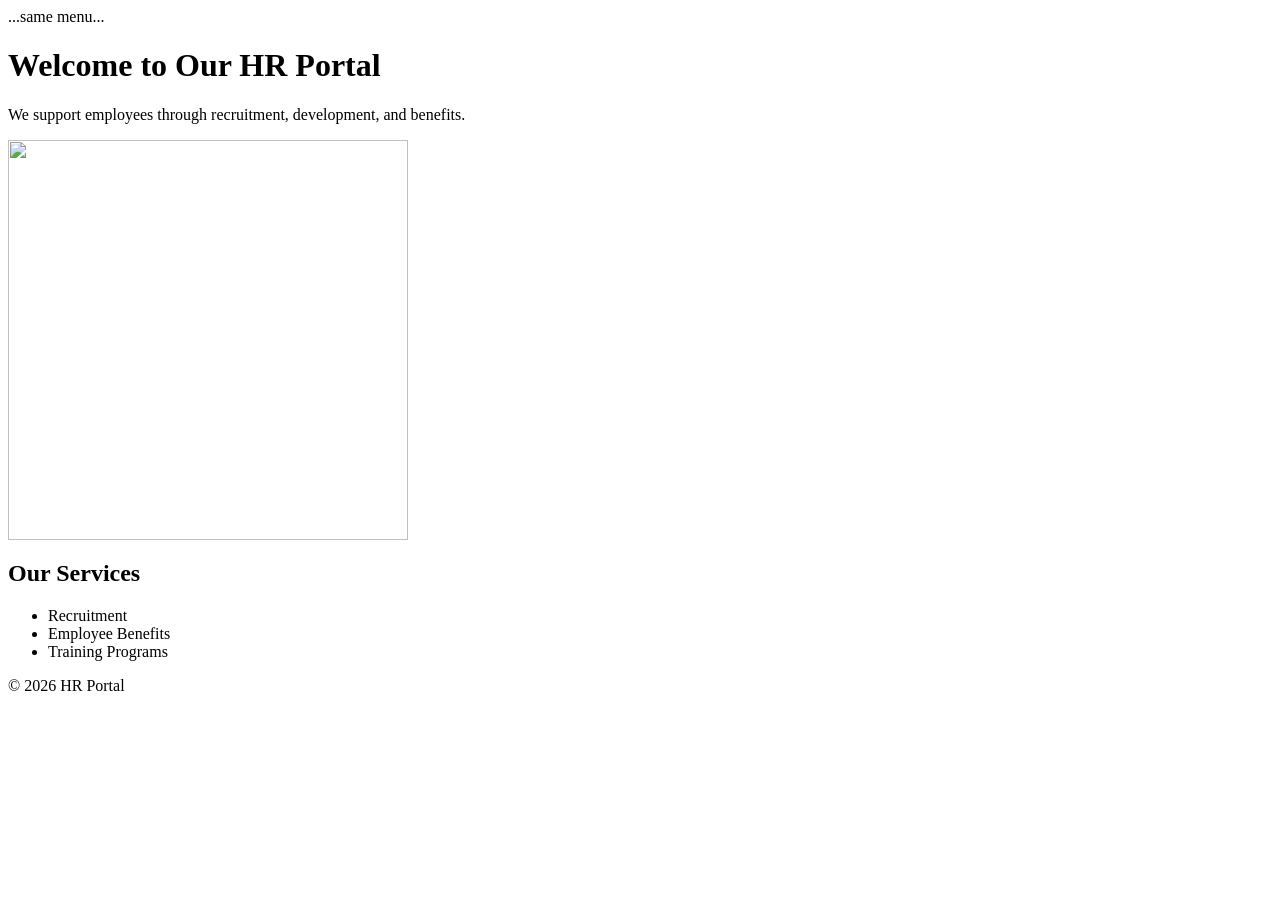
==== index.html @ 75f233b6 "Add files via upload" ====
<html>
<head>
  <title>HR Portal</title>
  <link rel="stylesheet" href="style.css">
</head>
<body>

<nav> ...same menu... </nav>

<div class="container">
  <h1>Welcome to Our HR Portal</h1>
  <p>We support employees through recruitment, development, and benefits.</p>

  <img src="images/team.jpg" width="400">

  <h2>Our Services</h2>
  <ul>
    <li>Recruitment</li>
    <li>Employee Benefits</li>
    <li>Training Programs</li>
  </ul>
</div>

<footer>© 2026 HR Portal</footer>

</body>
</html>
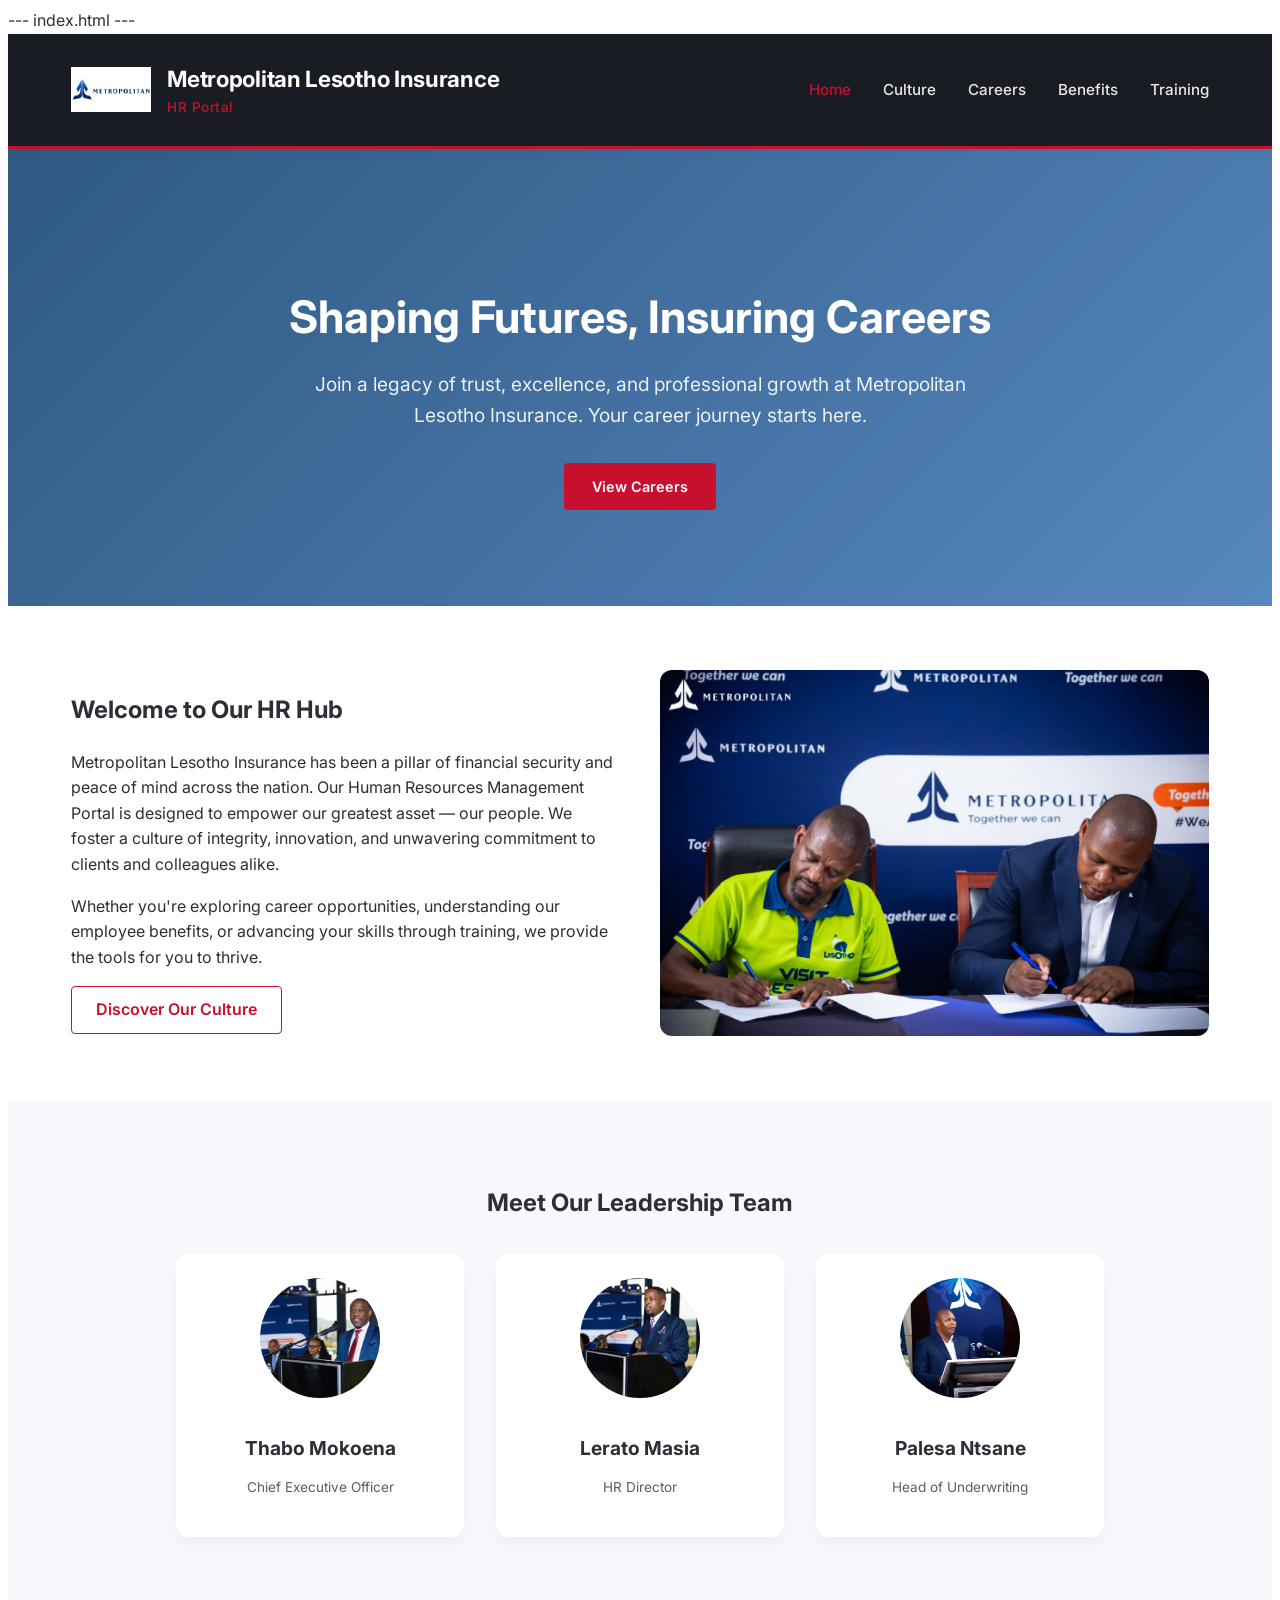
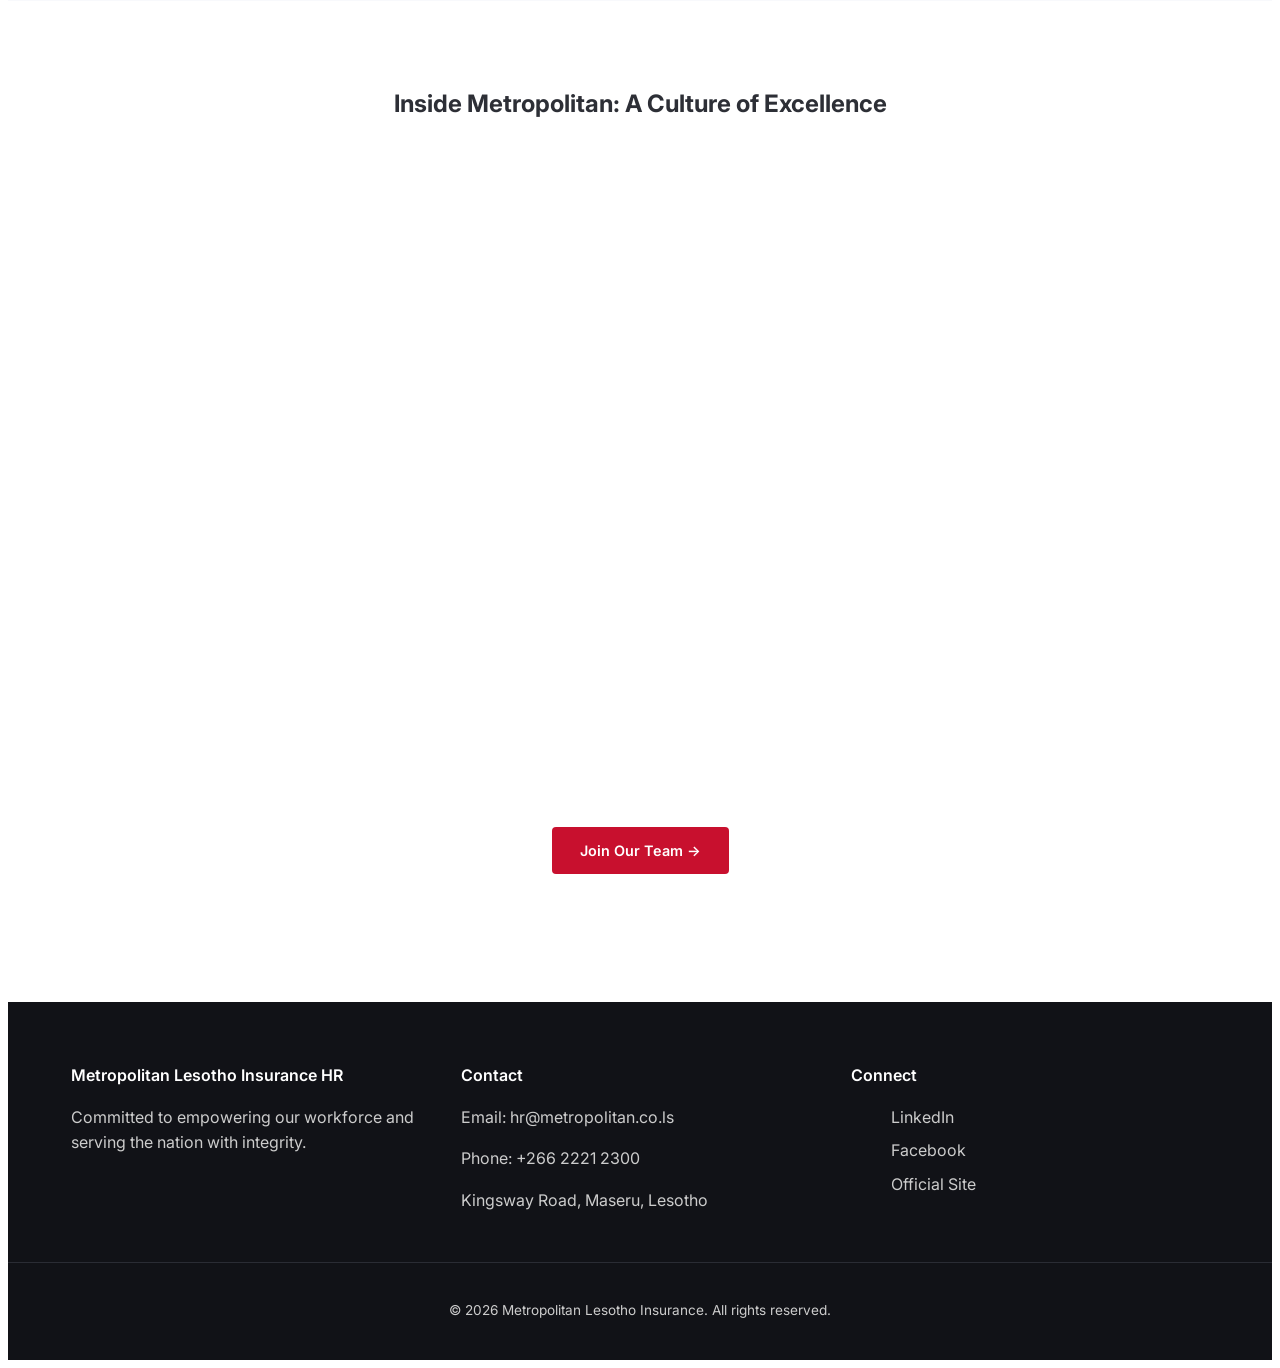
==== commit d2fd35e0: "Add files via upload" ====
--- a/index.html
+++ b/index.html
@@ -1,28 +1,120 @@
-
-<html>
+--- index.html ---
+<!DOCTYPE html>
+<html lang="en">
 <head>
-  <title>HR Portal</title>
-  <link rel="stylesheet" href="style.css">
+    <meta charset="UTF-8">
+    <meta name="viewport" content="width=device-width, initial-scale=1.0">
+    <title>Metropolitan Lesotho Insurance HR | Home</title>
+    <link rel="stylesheet" href="css/style.css">
+    <link href="https://fonts.googleapis.com/css2?family=Inter:opsz,wght@14..32,300;14..32,400;14..32,600;14..32,700&display=swap" rel="stylesheet">
 </head>
 <body>
+    <header>
+        <div class="container header-container">
+            <div class="logo">
+                <img src="images/logo.png" alt="Metropolitan Lesotho Insurance Logo" class="logo-img">
+                <div class="logo-text">
+                    <strong>Metropolitan Lesotho Insurance</strong>
+                    <span>HR Portal</span>
+                </div>
+            </div>
+            <nav>
+                <ul class="nav-links">
+                    <li><a href="index.html" class="active">Home</a></li>
+                    <li><a href="culture.html">Culture</a></li>
+                    <li><a href="careers.html">Careers</a></li>
+                    <li><a href="benefits.html">Benefits</a></li>
+                    <li><a href="training.html">Training</a></li>
+                </ul>
+            </nav>
+        </div>
+    </header>
 
-<nav> ...same menu... </nav>
+    <main>
+        <section class="hero" style="background-image: linear-gradient(135deg, rgba(11,60,109,0.85), rgba(30,95,168,0.75)), url('images/1.jpeg');">
+            <div class="container hero-content">
+                <h1>Shaping Futures, Insuring Careers</h1>
+                <p>Join a legacy of trust, excellence, and professional growth at Metropolitan Lesotho Insurance. Your career journey starts here.</p>
+                <a href="careers.html" class="btn-primary">View Careers</a>
+            </div>
+        </section>
 
-<div class="container">
-  <h1>Welcome to Our HR Portal</h1>
-  <p>We support employees through recruitment, development, and benefits.</p>
+        <section class="section">
+            <div class="container">
+                <div class="two-col-grid">
+                    <div>
+                        <h2>Welcome to Our HR Hub</h2>
+                        <p>Metropolitan Lesotho Insurance has been a pillar of financial security and peace of mind across the nation. Our Human Resources Management Portal is designed to empower our greatest asset — our people. We foster a culture of integrity, innovation, and unwavering commitment to clients and colleagues alike.</p>
+                        <p>Whether you're exploring career opportunities, understanding our employee benefits, or advancing your skills through training, we provide the tools for you to thrive.</p>
+                        <a href="culture.html" class="btn-secondary">Discover Our Culture</a>
+                    </div>
+                    <div>
+                        <img src="images/5.jpg" alt="Modern office environment" class="responsive-img">
+                    </div>
+                </div>
+            </div>
+        </section>
 
-  <img src="images/team.jpg" width="400">
+        <section class="section bg-light">
+            <div class="container">
+                <h2 class="text-center">Meet Our Leadership Team</h2>
+                <div class="team-grid">
+                    <div class="team-card">
+                        <img src="images/6.jpg" alt="Team member">
+                        <h3>Thabo Mokoena</h3>
+                        <p>Chief Executive Officer</p>
+                    </div>
+                    <div class="team-card">
+                        <img src="images/7.jpg" alt="Team member">
+                        <h3>Lerato Masia</h3>
+                        <p>HR Director</p>
+                    </div>
+                    <div class="team-card">
+                        <img src="images/8.jpg" alt="Team member">
+                        <h3>Palesa Ntsane</h3>
+                        <p>Head of Underwriting</p>
+                    </div>
+                </div>
+            </div>
+        </section>
 
-  <h2>Our Services</h2>
-  <ul>
-    <li>Recruitment</li>
-    <li>Employee Benefits</li>
-    <li>Training Programs</li>
-  </ul>
-</div>
+        <section class="section">
+            <div class="container">
+                <h2 class="text-center">Inside Metropolitan: A Culture of Excellence</h2>
+                <div class="video-wrapper">
+                    <iframe width="560" height="315" src="https://www.youtube.com/embed/YK1BfVhA7hM?si=u0A9edGcqgK9KQKq" title="YouTube video player" frameborder="0" allow="accelerometer; autoplay; clipboard-write; encrypted-media; gyroscope; picture-in-picture; web-share" referrerpolicy="strict-origin-when-cross-origin" allowfullscreen></iframe>
+                </div>
+                <div class="text-center" style="margin-top: 2rem;">
+                    <a href="careers.html" class="btn-primary">Join Our Team →</a>
+                </div>
+            </div>
+        </section>
+    </main>
 
-<footer>© 2026 HR Portal</footer>
-
+    <footer>
+        <div class="container footer-grid">
+            <div>
+                <h4>Metropolitan Lesotho Insurance HR</h4>
+                <p>Committed to empowering our workforce and serving the nation with integrity.</p>
+            </div>
+            <div>
+                <h4>Contact</h4>
+                <p>Email: hr@metropolitan.co.ls</p>
+                <p>Phone: +266 2221 2300</p>
+                <p>Kingsway Road, Maseru, Lesotho</p>
+            </div>
+            <div>
+                <h4>Connect</h4>
+                <ul class="social-links">
+                    <li><a href="#">LinkedIn</a></li>
+                    <li><a href="#">Facebook</a></li>
+                    <li><a href="https://www.metropolitan.co.ls" target="_blank" rel="noopener">Official Site</a></li>
+                </ul>
+            </div>
+        </div>
+        <div class="footer-bottom">
+            <p>&copy; 2026 Metropolitan Lesotho Insurance. All rights reserved.</p>
+        </div>
+    </footer>
 </body>
 </html>
--- a/css/style.css
+++ b/css/style.css
@@ -0,0 +1,512 @@
+--- css/style.css ---
+* {
+    margin: 0;
+    padding: 0;
+    box-sizing: border-box;
+}
+
+body {
+    font-family: 'Inter', 'Roboto', sans-serif;
+    color: #2d2f36;
+    line-height: 1.6;
+    background-color: #ffffff;
+}
+
+.container {
+    width: 90%;
+    max-width: 1200px;
+    margin: 0 auto;
+}
+
+/* HEADER & NAVIGATION */
+header {
+    background: #1a1c23;
+    border-bottom: 3px solid #c8102e;
+    position: sticky;
+    top: 0;
+    z-index: 100;
+    box-shadow: 0 2px 8px rgba(0,0,0,0.05);
+}
+
+.header-container {
+    display: flex;
+    justify-content: space-between;
+    align-items: center;
+    padding: 1rem 0;
+    flex-wrap: wrap;
+}
+
+.logo {
+    display: flex;
+    align-items: center;
+    gap: 1rem;
+}
+
+.logo-img {
+    width: 80px;
+    height: 80px;
+    object-fit: contain;
+    transition: transform 0.2s;
+}
+
+.logo-img:hover {
+    transform: scale(1.05);
+}
+
+.logo-text {
+    display: flex;
+    flex-direction: column;
+}
+
+.logo-text strong {
+    font-size: 1.4rem;
+    color: white;
+    letter-spacing: -0.3px;
+    font-weight: 700;
+}
+
+.logo-text span {
+    font-size: 0.85rem;
+    color: #c8102e;
+    font-weight: 500;
+    letter-spacing: 0.5px;
+}
+
+.nav-links {
+    display: flex;
+    list-style: none;
+    gap: 2rem;
+}
+
+.nav-links a {
+    text-decoration: none;
+    color: #e6e7e9;
+    font-weight: 500;
+    transition: 0.2s;
+    font-size: 0.95rem;
+}
+
+.nav-links a:hover, .nav-links a.active {
+    color: #c8102e;
+}
+
+/* BUTTONS */
+.btn-primary {
+    background: #c8102e;
+    color: white;
+    border: none;
+    padding: 12px 28px;
+    font-weight: 600;
+    border-radius: 4px;
+    text-decoration: none;
+    display: inline-block;
+    transition: background 0.2s, transform 0.1s;
+    cursor: pointer;
+    font-size: 0.9rem;
+}
+
+.btn-primary:hover {
+    background: #a00d26;
+    transform: translateY(-2px);
+}
+
+.btn-secondary {
+    background: transparent;
+    border: 1.5px solid #c8102e;
+    color: #c8102e;
+    padding: 10px 24px;
+    font-weight: 600;
+    border-radius: 4px;
+    text-decoration: none;
+    display: inline-block;
+    transition: all 0.2s;
+}
+
+.btn-secondary:hover {
+    background: #c8102e;
+    color: white;
+}
+
+.btn-outline {
+    background: transparent;
+    border: 1px solid #c8102e;
+    padding: 8px 20px;
+    color: #c8102e;
+    font-weight: 500;
+    border-radius: 30px;
+    cursor: pointer;
+    transition: 0.2s;
+    font-size: 0.85rem;
+}
+
+.btn-outline:hover {
+    background: #c8102e;
+    color: white;
+}
+
+/* HERO */
+.hero {
+    background-size: cover;
+    background-position: center 35%;
+    padding: 6rem 0;
+    color: white;
+    text-align: center;
+}
+
+.hero-content h1 {
+    font-size: 2.8rem;
+    margin-bottom: 1rem;
+    font-weight: 700;
+}
+
+.hero-content p {
+    font-size: 1.2rem;
+    max-width: 700px;
+    margin: 0 auto 2rem;
+    opacity: 0.9;
+}
+
+/* SECTIONS */
+.section {
+    padding: 4rem 0;
+}
+
+.bg-light {
+    background: #f8f9fc;
+}
+
+.text-center {
+    text-align: center;
+    margin-bottom: 2rem;
+}
+
+/* GRIDS */
+.two-col-grid {
+    display: grid;
+    grid-template-columns: 1fr 1fr;
+    gap: 2.5rem;
+    align-items: center;
+}
+
+.three-col-grid {
+    display: grid;
+    grid-template-columns: repeat(auto-fit, minmax(280px, 1fr));
+    gap: 2rem;
+}
+
+.team-grid {
+    display: flex;
+    justify-content: center;
+    gap: 2rem;
+    flex-wrap: wrap;
+}
+
+.team-card {
+    background: white;
+    border-radius: 12px;
+    overflow: hidden;
+    box-shadow: 0 8px 20px rgba(0,0,0,0.05);
+    text-align: center;
+    padding: 1.5rem;
+    transition: transform 0.25s;
+    width: 240px;
+}
+
+.team-card:hover {
+    transform: translateY(-5px);
+}
+
+.team-card img {
+    width: 120px;
+    height: 120px;
+    border-radius: 50%;
+    object-fit: cover;
+    margin-bottom: 1rem;
+}
+
+.team-card h3 {
+    font-size: 1.2rem;
+    margin-bottom: 0.2rem;
+}
+
+.team-card p {
+    color: #5a5e6a;
+    font-size: 0.85rem;
+}
+
+/* VIDEO */
+.video-wrapper {
+    position: relative;
+    padding-bottom: 56.25%;
+    height: 0;
+    overflow: hidden;
+    border-radius: 12px;
+    margin: 1rem 0;
+}
+
+.video-wrapper iframe {
+    position: absolute;
+    top: 0;
+    left: 0;
+    width: 100%;
+    height: 100%;
+}
+
+/* CARDS & LISTS */
+.card {
+    background: white;
+    border-radius: 12px;
+    padding: 1.8rem;
+    box-shadow: 0 2px 8px rgba(0,0,0,0.04);
+    border: 1px solid #eaeef2;
+}
+
+.card ul {
+    margin-top: 0.8rem;
+    padding-left: 1.2rem;
+}
+
+.card li {
+    margin-bottom: 0.4rem;
+}
+
+.job-listings {
+    display: flex;
+    flex-direction: column;
+    gap: 1.5rem;
+}
+
+.job-card {
+    background: #ffffff;
+    border-left: 5px solid #c8102e;
+    padding: 1.5rem;
+    box-shadow: 0 2px 8px rgba(0,0,0,0.04);
+    border-radius: 8px;
+}
+
+.job-card h3 {
+    color: #1a1c23;
+    margin-bottom: 0.5rem;
+}
+
+.job-card p {
+    margin: 0.6rem 0;
+    color: #3a3e48;
+}
+
+.benefits-grid {
+    display: grid;
+    grid-template-columns: repeat(auto-fill, minmax(320px, 1fr));
+    gap: 1.8rem;
+}
+
+.benefit-card {
+    background: white;
+    padding: 1.6rem;
+    border-radius: 12px;
+    box-shadow: 0 5px 12px rgba(0,0,0,0.02);
+    border: 1px solid #edf0f2;
+    transition: all 0.2s;
+}
+
+.benefit-card:hover {
+    border-color: #c8102e;
+}
+
+.benefit-card h3 {
+    margin-bottom: 0.8rem;
+    color: #c8102e;
+}
+
+.training-list {
+    display: flex;
+    flex-direction: column;
+    gap: 1.4rem;
+}
+
+.training-item {
+    background: white;
+    border-radius: 12px;
+    padding: 1.4rem;
+    border: 1px solid #e9edf2;
+}
+
+.training-item h3 {
+    margin-bottom: 0.4rem;
+}
+
+.policy-links {
+    display: flex;
+    gap: 3rem;
+    justify-content: center;
+    flex-wrap: wrap;
+    background: #f4f6fa;
+    padding: 2rem;
+    border-radius: 20px;
+}
+
+.policy-links ul {
+    list-style: none;
+}
+
+.policy-links li {
+    margin-bottom: 0.8rem;
+}
+
+.policy-links a {
+    text-decoration: none;
+    color: #c8102e;
+    font-weight: 500;
+}
+
+.benefits-list {
+    list-style: disc;
+    max-width: 600px;
+    margin: 1rem auto;
+    padding-left: 1.5rem;
+}
+
+/* PAGE HEADER */
+.page-header {
+    background: #f0f2f5;
+    padding: 3rem 0;
+    border-bottom: 1px solid #e0e4e8;
+    text-align: center;
+    background-size: cover;
+    background-position: center;
+    color: white;
+}
+
+.page-header h1 {
+    font-size: 2.2rem;
+    color: white;
+    margin-bottom: 0.5rem;
+}
+
+.page-header p {
+    color: rgba(255,255,255,0.9);
+    font-size: 1.1rem;
+}
+
+/* FOOTER */
+footer {
+    background: #111217;
+    color: #ccc;
+    padding-top: 2.5rem;
+    margin-top: 2rem;
+}
+
+.footer-grid {
+    display: grid;
+    grid-template-columns: repeat(auto-fit, minmax(220px, 1fr));
+    gap: 2rem;
+    padding-bottom: 2rem;
+}
+
+.footer-grid h4 {
+    color: white;
+    margin-bottom: 1rem;
+    font-weight: 600;
+}
+
+.social-links {
+    list-style: none;
+}
+
+.social-links li {
+    margin-bottom: 0.5rem;
+}
+
+.social-links a {
+    color: #ccc;
+    text-decoration: none;
+    transition: color 0.2s;
+}
+
+.social-links a:hover {
+    color: #c8102e;
+}
+
+.footer-bottom {
+    border-top: 1px solid #2a2c34;
+    text-align: center;
+    padding: 1.5rem;
+    font-size: 0.85rem;
+}
+
+/* RESPONSIVE */
+@media (max-width: 768px) {
+    .header-container {
+        flex-direction: column;
+        gap: 1rem;
+    }
+    
+    .logo {
+        width: 100%;
+        justify-content: center;
+    }
+    
+    .logo-img {
+        width: 60px;
+        height: 60px;
+    }
+    
+    .logo-text strong {
+        font-size: 1.1rem;
+    }
+    
+    .logo-text span {
+        font-size: 0.75rem;
+    }
+    
+    .nav-links {
+        gap: 1rem;
+        flex-wrap: wrap;
+        justify-content: center;
+    }
+    
+    .hero-content h1 {
+        font-size: 2rem;
+    }
+    
+    .two-col-grid {
+        grid-template-columns: 1fr;
+    }
+    
+    .team-card {
+        width: 100%;
+        max-width: 260px;
+    }
+    
+    .policy-links {
+        flex-direction: column;
+        gap: 1rem;
+    }
+    
+    .page-header h1 {
+        font-size: 1.8rem;
+    }
+}
+
+/* TABLET RESPONSIVE */
+@media (min-width: 769px) and (max-width: 1024px) {
+    .logo-img {
+        width: 70px;
+        height: 70px;
+    }
+    
+    .logo-text strong {
+        font-size: 1.2rem;
+    }
+}
+
+img.responsive-img {
+    width: 100%;
+    border-radius: 12px;
+    object-fit: cover;
+    height: auto;
+}
+
+button, .btn-primary, .btn-secondary, .btn-outline {
+    font-family: inherit;
+}
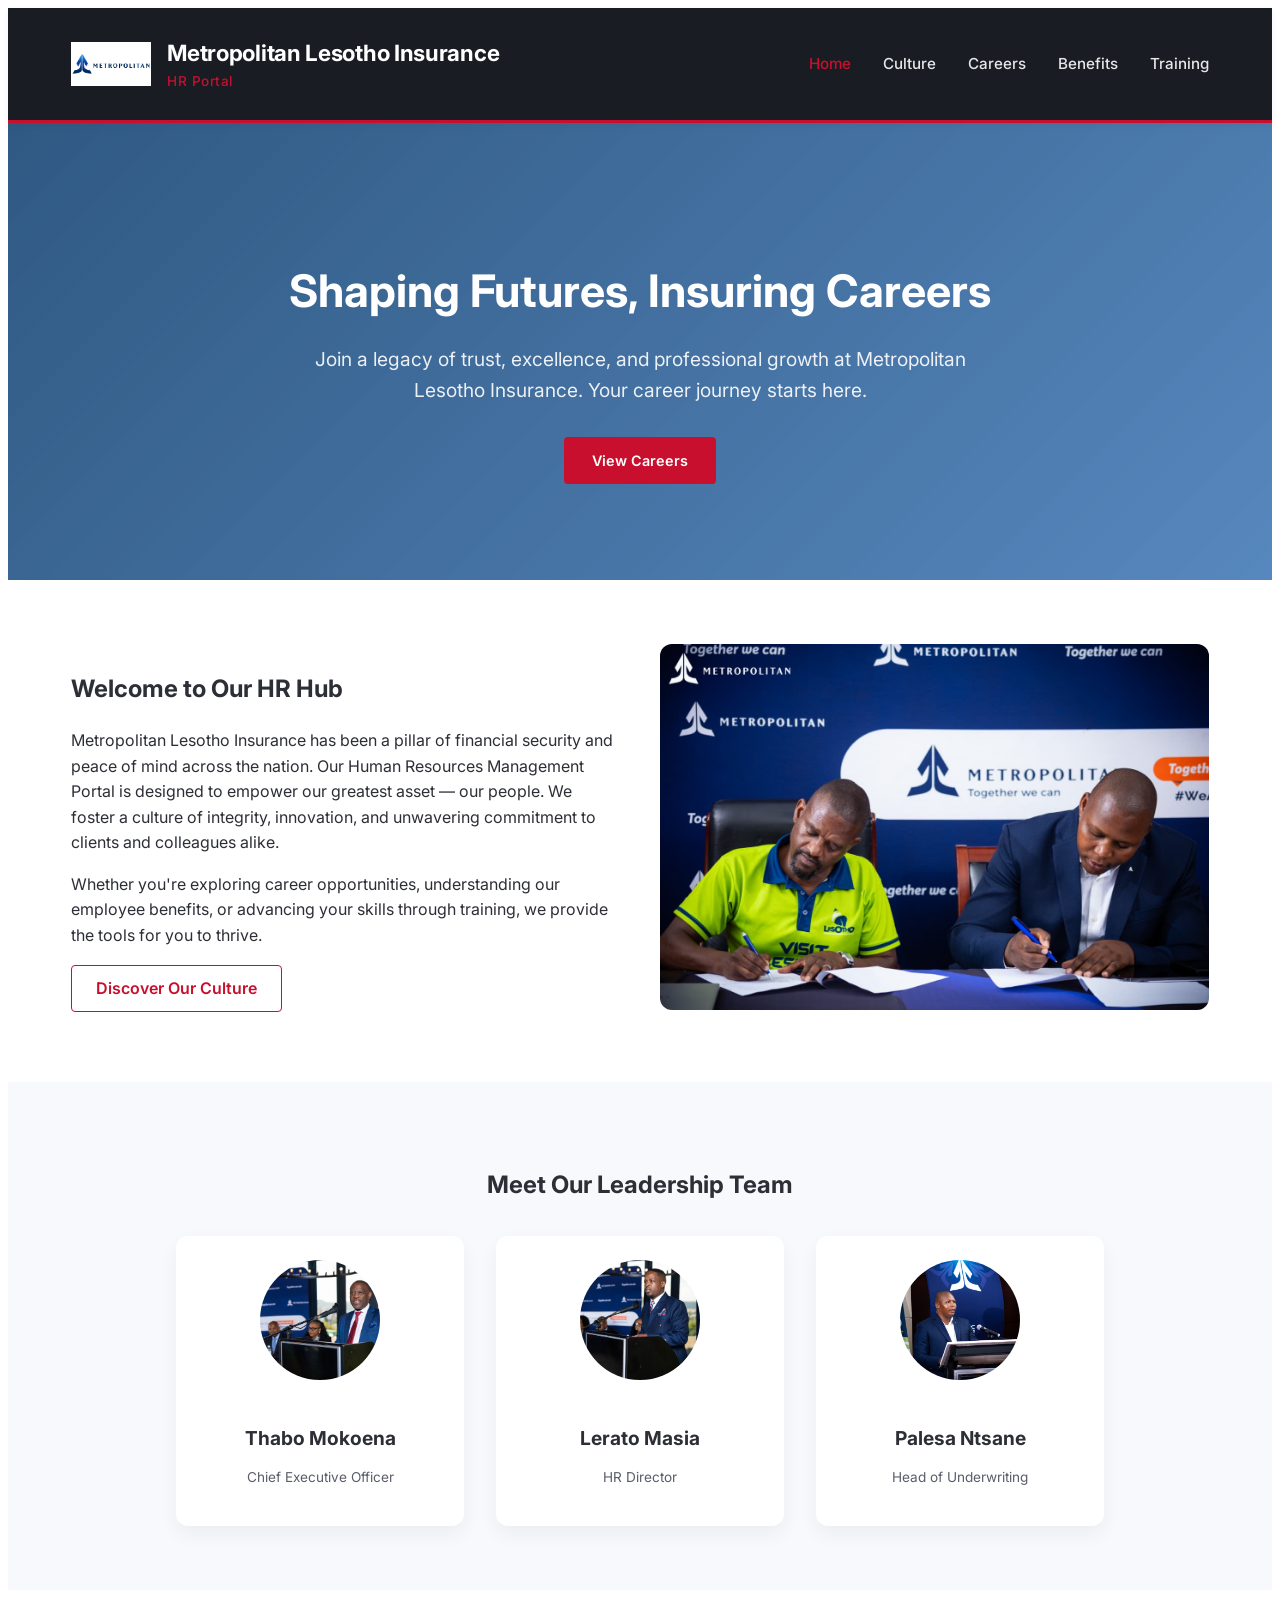
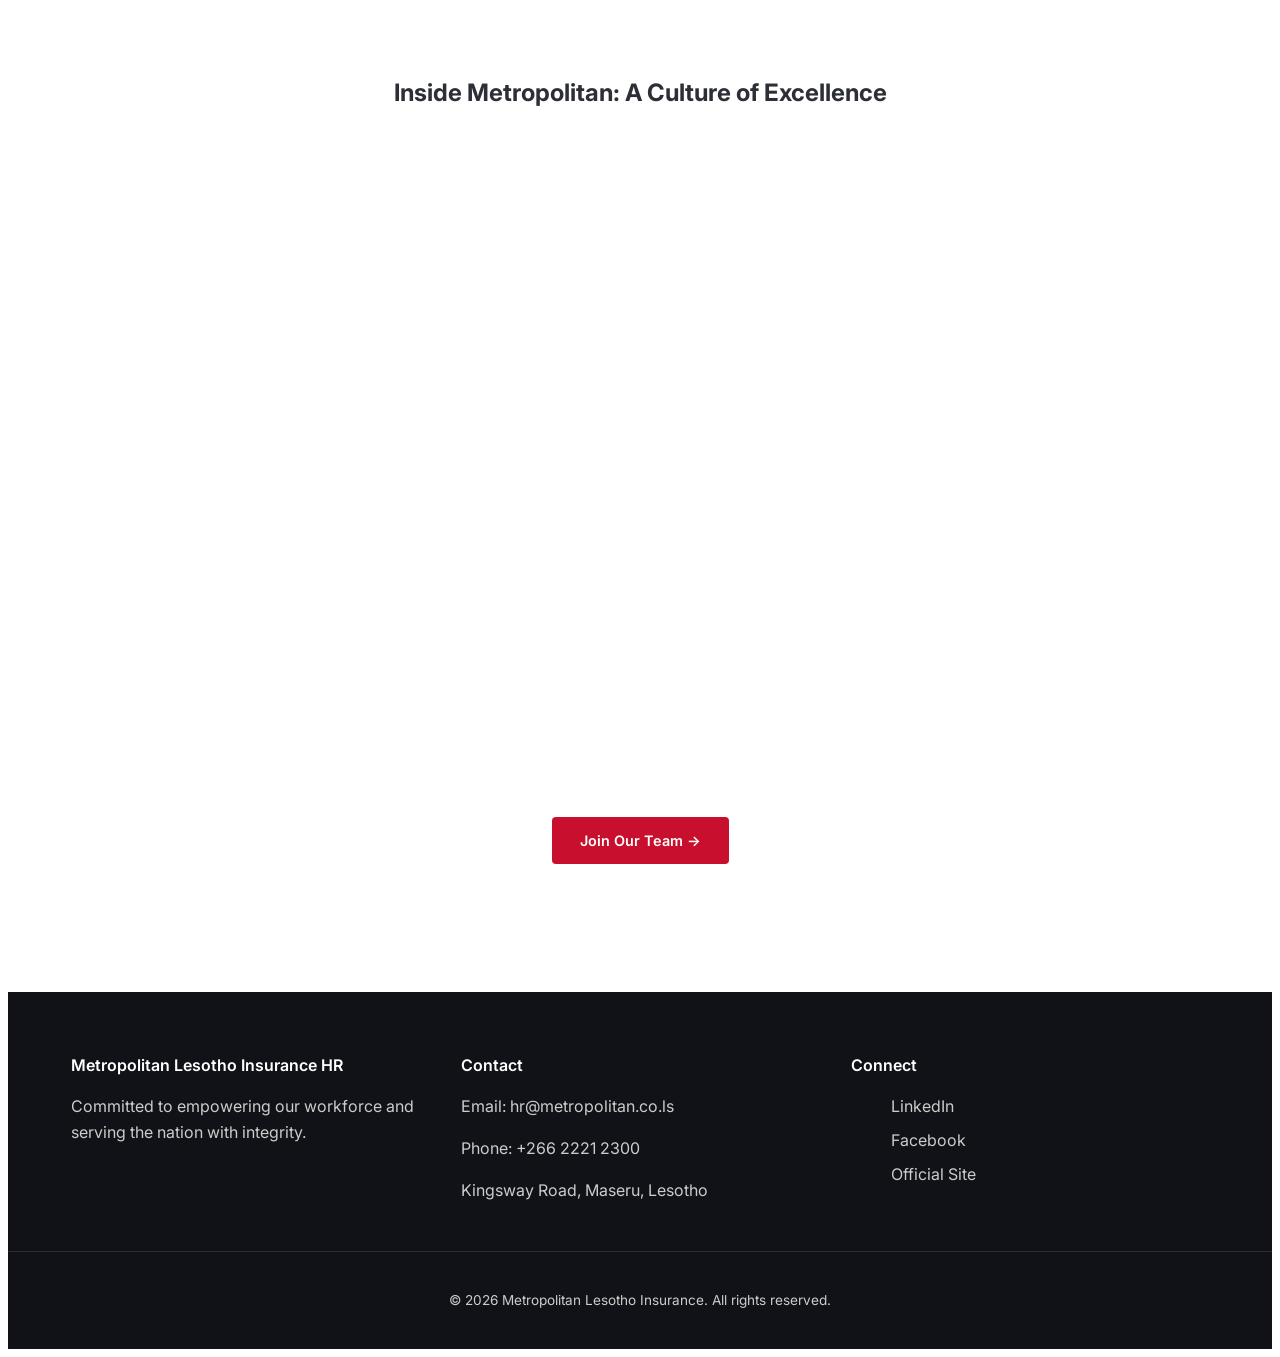
==== commit cd3ea91c: "Fix HTML encoding issues in index.html" ====
--- a/index.html
+++ b/index.html
@@ -1,4 +1,3 @@
---- index.html ---
 <!DOCTYPE html>
 <html lang="en">
 <head>
@@ -117,4 +116,4 @@
         </div>
     </footer>
 </body>
-</html>+</html>
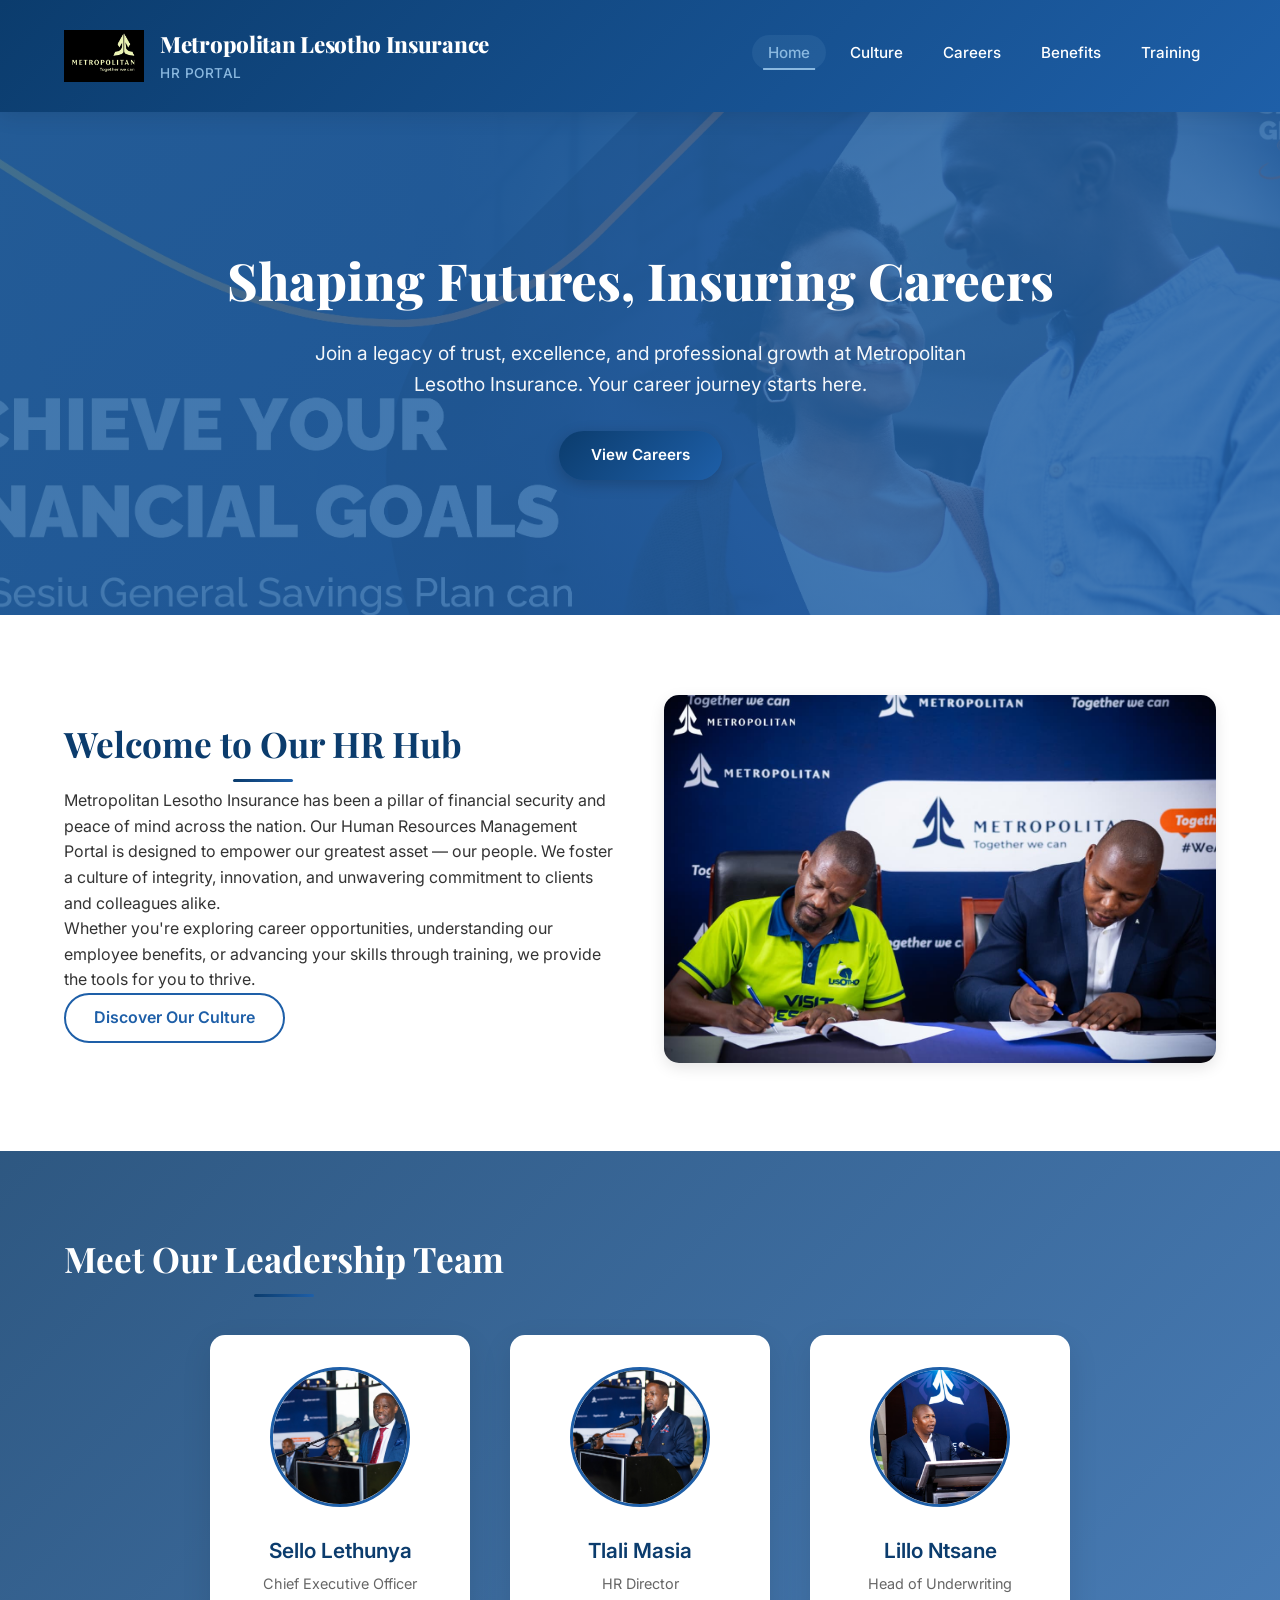
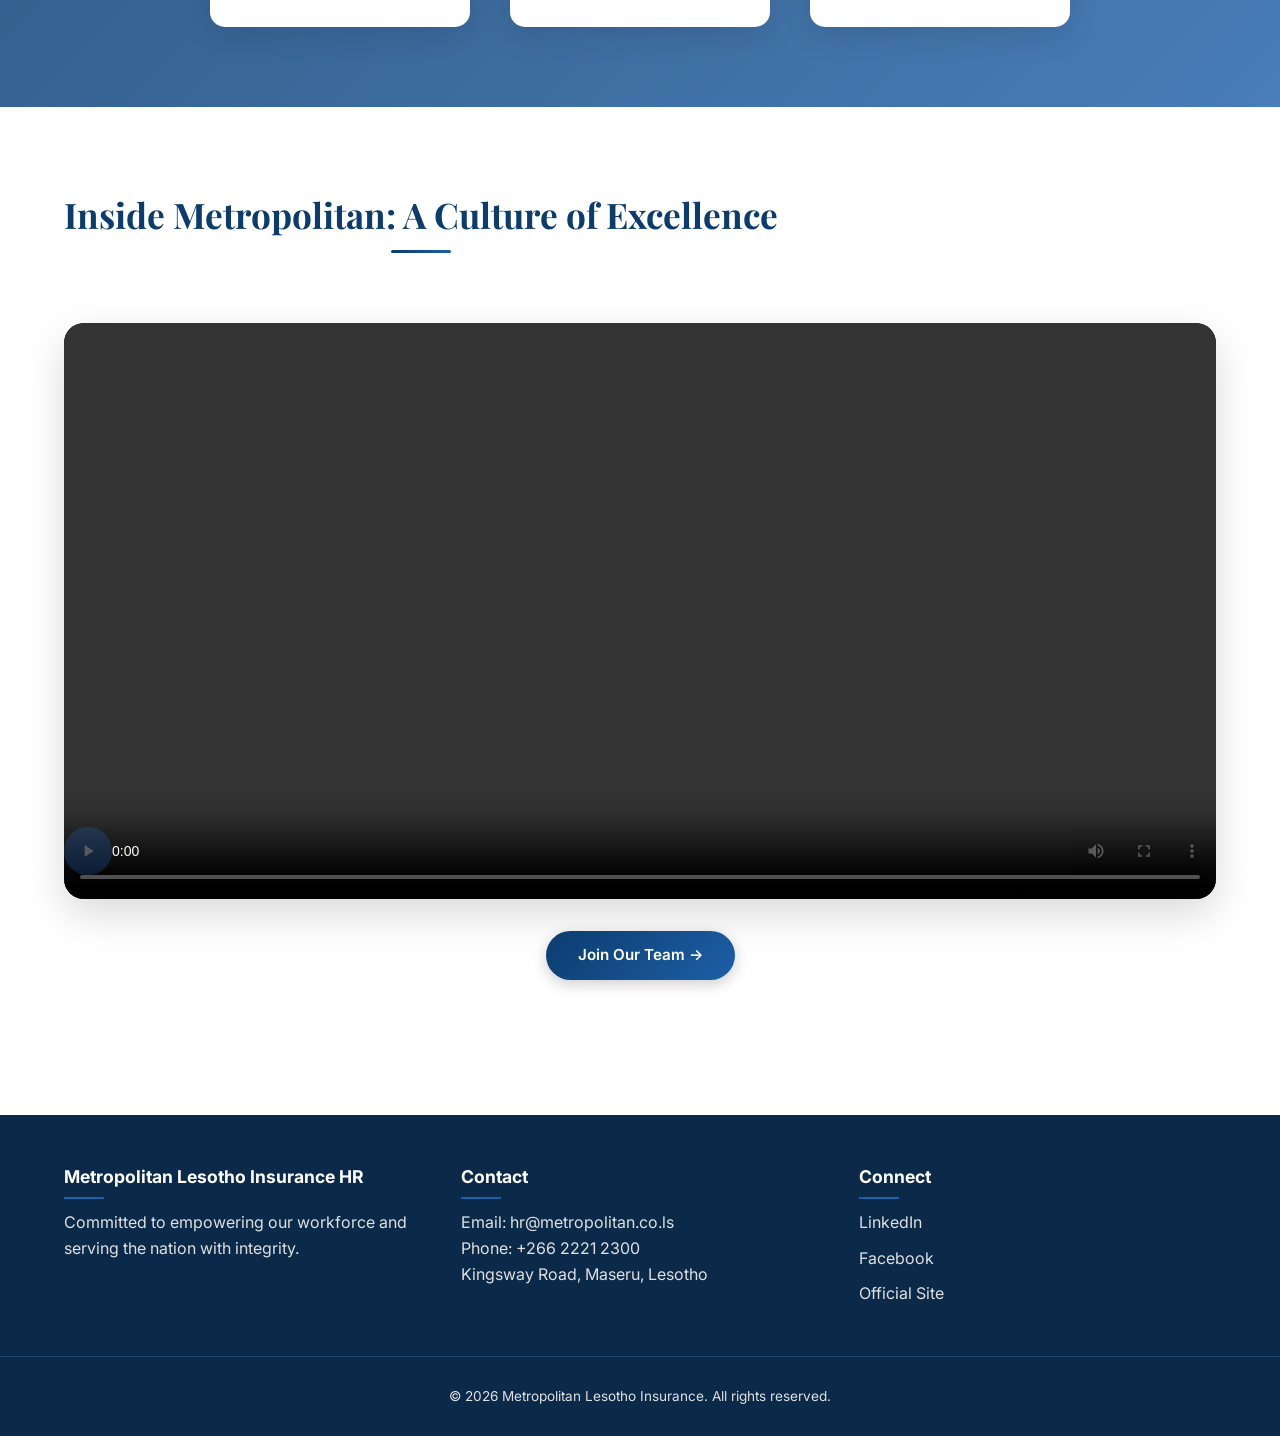
==== commit 0de345ae: "Add files via upload" ====
--- a/index.html
+++ b/index.html
@@ -1,3 +1,4 @@
+
 <!DOCTYPE html>
 <html lang="en">
 <head>
@@ -5,7 +6,7 @@
     <meta name="viewport" content="width=device-width, initial-scale=1.0">
     <title>Metropolitan Lesotho Insurance HR | Home</title>
     <link rel="stylesheet" href="css/style.css">
-    <link href="https://fonts.googleapis.com/css2?family=Inter:opsz,wght@14..32,300;14..32,400;14..32,600;14..32,700&display=swap" rel="stylesheet">
+    <link href="https://fonts.googleapis.com/css2?family=Inter:opsz,wght@14..32,300;14..32,400;14..32,600;14..32,700;14..32,800&family=Playfair+Display:wght@400;500;600;700&display=swap" rel="stylesheet">
 </head>
 <body>
     <header>
@@ -30,7 +31,7 @@
     </header>
 
     <main>
-        <section class="hero" style="background-image: linear-gradient(135deg, rgba(11,60,109,0.85), rgba(30,95,168,0.75)), url('images/1.jpeg');">
+        <section class="hero" style="background-image: linear-gradient(135deg, rgba(39, 100, 160, 0.88), rgba(30,95,168,0.82)), url('images/b.jpg');">
             <div class="container hero-content">
                 <h1>Shaping Futures, Insuring Careers</h1>
                 <p>Join a legacy of trust, excellence, and professional growth at Metropolitan Lesotho Insurance. Your career journey starts here.</p>
@@ -54,23 +55,24 @@
             </div>
         </section>
 
-        <section class="section bg-light">
-            <div class="container">
-                <h2 class="text-center">Meet Our Leadership Team</h2>
+        <section class="section bg-light" style="background-image: url('images/c.jpeg'); background-size: cover; background-position: center; background-attachment: fixed; position: relative;">
+            <div class="overlay"></div>
+            <div class="container" style="position: relative; z-index: 2;">
+                <h2 class="text-center" style="color: white;">Meet Our Leadership Team</h2>
                 <div class="team-grid">
                     <div class="team-card">
                         <img src="images/6.jpg" alt="Team member">
-                        <h3>Thabo Mokoena</h3>
+                        <h3>Sello Lethunya</h3>
                         <p>Chief Executive Officer</p>
                     </div>
                     <div class="team-card">
                         <img src="images/7.jpg" alt="Team member">
-                        <h3>Lerato Masia</h3>
+                        <h3>Tlali Masia</h3>
                         <p>HR Director</p>
                     </div>
                     <div class="team-card">
                         <img src="images/8.jpg" alt="Team member">
-                        <h3>Palesa Ntsane</h3>
+                        <h3>Lillo Ntsane</h3>
                         <p>Head of Underwriting</p>
                     </div>
                 </div>
@@ -81,7 +83,10 @@
             <div class="container">
                 <h2 class="text-center">Inside Metropolitan: A Culture of Excellence</h2>
                 <div class="video-wrapper">
-                    <iframe width="560" height="315" src="https://www.youtube.com/embed/YK1BfVhA7hM?si=u0A9edGcqgK9KQKq" title="YouTube video player" frameborder="0" allow="accelerometer; autoplay; clipboard-write; encrypted-media; gyroscope; picture-in-picture; web-share" referrerpolicy="strict-origin-when-cross-origin" allowfullscreen></iframe>
+                    <video controls width="100%" style="border-radius: 20px;">
+                        <source src="videos/2.mp4" type="video/mp4">
+                        Your browser does not support the video tag.
+                    </video>
                 </div>
                 <div class="text-center" style="margin-top: 2rem;">
                     <a href="careers.html" class="btn-primary">Join Our Team →</a>
@@ -107,7 +112,7 @@
                 <ul class="social-links">
                     <li><a href="#">LinkedIn</a></li>
                     <li><a href="#">Facebook</a></li>
-                    <li><a href="https://www.metropolitan.co.ls" target="_blank" rel="noopener">Official Site</a></li>
+                    <li><a href="https://www.metropolitan.co.za" target="_blank" rel="noopener">Official Site</a></li>
                 </ul>
             </div>
         </div>
@@ -116,4 +121,4 @@
         </div>
     </footer>
 </body>
-</html>
+</html>
--- a/css/style.css
+++ b/css/style.css
@@ -1,4 +1,4 @@
---- css/style.css ---
+
 * {
     margin: 0;
     padding: 0;
@@ -7,7 +7,7 @@
 
 body {
     font-family: 'Inter', 'Roboto', sans-serif;
-    color: #2d2f36;
+    color: #333333;
     line-height: 1.6;
     background-color: #ffffff;
 }
@@ -20,12 +20,12 @@
 
 /* HEADER & NAVIGATION */
 header {
-    background: #1a1c23;
-    border-bottom: 3px solid #c8102e;
+    background: linear-gradient(135deg, #0B3C6D, #1E5FA8);
+    border-bottom: none;
     position: sticky;
     top: 0;
     z-index: 100;
-    box-shadow: 0 2px 8px rgba(0,0,0,0.05);
+    box-shadow: 0 4px 20px rgba(0,0,0,0.1);
 }
 
 .header-container {
@@ -46,7 +46,8 @@
     width: 80px;
     height: 80px;
     object-fit: contain;
-    transition: transform 0.2s;
+    transition: transform 0.3s ease;
+    filter: brightness(1) invert(2);
 }
 
 .logo-img:hover {
@@ -62,277 +63,449 @@
     font-size: 1.4rem;
     color: white;
     letter-spacing: -0.3px;
-    font-weight: 700;
+    font-weight: 800;
+    font-family: 'Playfair Display', serif;
 }
 
 .logo-text span {
     font-size: 0.85rem;
-    color: #c8102e;
+    color: #8BB9E0;
     font-weight: 500;
     letter-spacing: 0.5px;
+    text-transform: uppercase;
 }
 
 .nav-links {
     display: flex;
     list-style: none;
-    gap: 2rem;
+    gap: 0.5rem;
 }
 
 .nav-links a {
     text-decoration: none;
-    color: #e6e7e9;
+    color: #ffffff;
     font-weight: 500;
-    transition: 0.2s;
+    transition: all 0.3s ease;
     font-size: 0.95rem;
-}
-
-.nav-links a:hover, .nav-links a.active {
-    color: #c8102e;
+    padding: 0.5rem 1rem;
+    border-radius: 30px;
+    position: relative;
+}
+
+.nav-links a::before {
+    content: '';
+    position: absolute;
+    bottom: 0;
+    left: 50%;
+    transform: translateX(-50%);
+    width: 0;
+    height: 2px;
+    background: #8BB9E0;
+    transition: width 0.3s ease;
+}
+
+.nav-links a:hover::before,
+.nav-links a.active::before {
+    width: 70%;
+}
+
+.nav-links a:hover {
+    color: #8BB9E0;
+    transform: translateY(-2px);
+}
+
+.nav-links a.active {
+    color: #8BB9E0;
+    background: rgba(139, 185, 224, 0.1);
 }
 
 /* BUTTONS */
 .btn-primary {
-    background: #c8102e;
+    background: linear-gradient(135deg, #0B3C6D, #1E5FA8);
     color: white;
     border: none;
-    padding: 12px 28px;
+    padding: 12px 32px;
     font-weight: 600;
-    border-radius: 4px;
+    border-radius: 50px;
     text-decoration: none;
     display: inline-block;
-    transition: background 0.2s, transform 0.1s;
+    transition: all 0.3s ease;
     cursor: pointer;
-    font-size: 0.9rem;
+    font-size: 0.95rem;
+    box-shadow: 0 4px 15px rgba(0,0,0,0.2);
+    position: relative;
+    overflow: hidden;
+}
+
+.btn-primary::before {
+    content: '';
+    position: absolute;
+    top: 50%;
+    left: 50%;
+    width: 0;
+    height: 0;
+    border-radius: 50%;
+    background: rgba(255,255,255,0.3);
+    transform: translate(-50%, -50%);
+    transition: width 0.6s, height 0.6s;
+}
+
+.btn-primary:hover::before {
+    width: 300px;
+    height: 300px;
 }
 
 .btn-primary:hover {
-    background: #a00d26;
-    transform: translateY(-2px);
+    background: linear-gradient(135deg, #1E5FA8, #2C7AC9);
+    transform: translateY(-3px);
+    box-shadow: 0 6px 20px rgba(0,0,0,0.25);
 }
 
 .btn-secondary {
     background: transparent;
-    border: 1.5px solid #c8102e;
-    color: #c8102e;
-    padding: 10px 24px;
+    border: 2px solid #1E5FA8;
+    color: #1E5FA8;
+    padding: 10px 28px;
     font-weight: 600;
-    border-radius: 4px;
+    border-radius: 50px;
     text-decoration: none;
     display: inline-block;
-    transition: all 0.2s;
+    transition: all 0.3s ease;
+    position: relative;
+    overflow: hidden;
 }
 
 .btn-secondary:hover {
-    background: #c8102e;
-    color: white;
+    background: #1E5FA8;
+    color: white;
+    transform: translateY(-2px);
+    box-shadow: 0 4px 12px rgba(30,95,168,0.3);
 }
 
 .btn-outline {
     background: transparent;
-    border: 1px solid #c8102e;
-    padding: 8px 20px;
-    color: #c8102e;
-    font-weight: 500;
-    border-radius: 30px;
+    border: 2px solid #1E5FA8;
+    padding: 8px 24px;
+    color: #1E5FA8;
+    font-weight: 600;
+    border-radius: 50px;
     cursor: pointer;
-    transition: 0.2s;
+    transition: all 0.3s ease;
     font-size: 0.85rem;
 }
 
 .btn-outline:hover {
-    background: #c8102e;
-    color: white;
+    background: #1E5FA8;
+    color: white;
+    transform: translateY(-2px);
+    box-shadow: 0 4px 12px rgba(30,95,168,0.3);
 }
 
 /* HERO */
 .hero {
     background-size: cover;
-    background-position: center 35%;
-    padding: 6rem 0;
+    background-position: center;
+    padding: 8rem 0;
     color: white;
     text-align: center;
+    position: relative;
+    background-attachment: fixed;
 }
 
 .hero-content h1 {
-    font-size: 2.8rem;
+    font-size: 3.2rem;
     margin-bottom: 1rem;
-    font-weight: 700;
+    font-weight: 800;
+    font-family: 'Playfair Display', serif;
+    animation: fadeInUp 0.8s ease;
 }
 
 .hero-content p {
     font-size: 1.2rem;
     max-width: 700px;
     margin: 0 auto 2rem;
-    opacity: 0.9;
+    opacity: 0.95;
+    animation: fadeInUp 0.8s ease 0.2s backwards;
+}
+
+/* Animations */
+@keyframes fadeInUp {
+    from {
+        opacity: 0;
+        transform: translateY(30px);
+    }
+    to {
+        opacity: 1;
+        transform: translateY(0);
+    }
 }
 
 /* SECTIONS */
 .section {
-    padding: 4rem 0;
+    padding: 5rem 0;
+    position: relative;
 }
 
 .bg-light {
-    background: #f8f9fc;
+    background: #F5F5F5;
+    position: relative;
+}
+
+.overlay {
+    position: absolute;
+    top: 0;
+    left: 0;
+    right: 0;
+    bottom: 0;
+    background: linear-gradient(135deg, rgba(11,60,109,0.85), rgba(30,95,168,0.8));
+    z-index: 1;
+}
+
+.overlay-light {
+    position: absolute;
+    top: 0;
+    left: 0;
+    right: 0;
+    bottom: 0;
+    background: rgba(0,0,0,0.6);
+    z-index: 1;
 }
 
 .text-center {
     text-align: center;
-    margin-bottom: 2rem;
+    margin-bottom: 3rem;
+}
+
+h2 {
+    color: #0B3C6D;
+    font-size: 2.2rem;
+    margin-bottom: 1rem;
+    font-weight: 700;
+    font-family: 'Playfair Display', serif;
+    position: relative;
+    display: inline-block;
+}
+
+h2::after {
+    content: '';
+    position: absolute;
+    bottom: -10px;
+    left: 50%;
+    transform: translateX(-50%);
+    width: 60px;
+    height: 3px;
+    background: linear-gradient(90deg, #0B3C6D, #1E5FA8);
+    border-radius: 2px;
+}
+
+h3 {
+    color: #0B3C6D;
+    font-size: 1.4rem;
+    margin-bottom: 0.5rem;
+    font-weight: 600;
 }
 
 /* GRIDS */
 .two-col-grid {
     display: grid;
     grid-template-columns: 1fr 1fr;
-    gap: 2.5rem;
+    gap: 3rem;
     align-items: center;
 }
 
 .three-col-grid {
     display: grid;
-    grid-template-columns: repeat(auto-fit, minmax(280px, 1fr));
+    grid-template-columns: repeat(auto-fit, minmax(300px, 1fr));
     gap: 2rem;
 }
 
 .team-grid {
     display: flex;
     justify-content: center;
-    gap: 2rem;
+    gap: 2.5rem;
     flex-wrap: wrap;
 }
 
 .team-card {
     background: white;
-    border-radius: 12px;
+    border-radius: 15px;
     overflow: hidden;
-    box-shadow: 0 8px 20px rgba(0,0,0,0.05);
+    box-shadow: 0 10px 30px rgba(0,0,0,0.1);
     text-align: center;
-    padding: 1.5rem;
-    transition: transform 0.25s;
-    width: 240px;
+    padding: 2rem;
+    transition: all 0.3s ease;
+    width: 260px;
 }
 
 .team-card:hover {
-    transform: translateY(-5px);
+    transform: translateY(-10px);
+    box-shadow: 0 20px 40px rgba(0,0,0,0.15);
 }
 
 .team-card img {
-    width: 120px;
-    height: 120px;
+    width: 140px;
+    height: 140px;
     border-radius: 50%;
     object-fit: cover;
-    margin-bottom: 1rem;
+    margin-bottom: 1.2rem;
+    border: 3px solid #1E5FA8;
+    transition: transform 0.3s ease;
+}
+
+.team-card:hover img {
+    transform: scale(1.05);
 }
 
 .team-card h3 {
-    font-size: 1.2rem;
-    margin-bottom: 0.2rem;
+    font-size: 1.3rem;
+    margin-bottom: 0.3rem;
+    color: #0B3C6D;
 }
 
 .team-card p {
-    color: #5a5e6a;
-    font-size: 0.85rem;
-}
-
-/* VIDEO */
+    color: #666;
+    font-size: 0.9rem;
+}
+
+/* VIDEO WRAPPER */
 .video-wrapper {
     position: relative;
-    padding-bottom: 56.25%;
-    height: 0;
+    margin: 2rem 0;
+    border-radius: 20px;
     overflow: hidden;
-    border-radius: 12px;
-    margin: 1rem 0;
-}
-
-.video-wrapper iframe {
-    position: absolute;
-    top: 0;
-    left: 0;
+    box-shadow: 0 15px 40px rgba(0,0,0,0.15);
+    transition: transform 0.3s ease, box-shadow 0.3s ease;
+    background: #000;
+}
+
+.video-wrapper:hover {
+    transform: scale(1.02);
+    box-shadow: 0 20px 50px rgba(0,0,0,0.2);
+}
+
+.video-wrapper video {
+    display: block;
     width: 100%;
-    height: 100%;
+    height: auto;
+    border-radius: 20px;
+}
+
+
+.video-wrapper video::-webkit-media-controls-play-button {
+    background-color: #1E5FA8;
+    border-radius: 50%;
 }
 
 /* CARDS & LISTS */
 .card {
     background: white;
-    border-radius: 12px;
-    padding: 1.8rem;
-    box-shadow: 0 2px 8px rgba(0,0,0,0.04);
-    border: 1px solid #eaeef2;
+    border-radius: 15px;
+    padding: 2rem;
+    box-shadow: 0 5px 20px rgba(0,0,0,0.08);
+    border: 1px solid #e0e4e8;
+    transition: all 0.3s ease;
+    height: 100%;
+}
+
+.card:hover {
+    transform: translateY(-5px);
+    box-shadow: 0 15px 35px rgba(0,0,0,0.12);
+    border-color: #1E5FA8;
 }
 
 .card ul {
-    margin-top: 0.8rem;
+    margin-top: 1rem;
     padding-left: 1.2rem;
 }
 
 .card li {
-    margin-bottom: 0.4rem;
+    margin-bottom: 0.5rem;
+    color: #333;
 }
 
 .job-listings {
     display: flex;
     flex-direction: column;
-    gap: 1.5rem;
+    gap: 1.8rem;
 }
 
 .job-card {
     background: #ffffff;
-    border-left: 5px solid #c8102e;
-    padding: 1.5rem;
-    box-shadow: 0 2px 8px rgba(0,0,0,0.04);
-    border-radius: 8px;
+    border-left: 5px solid #1E5FA8;
+    padding: 1.8rem;
+    box-shadow: 0 5px 15px rgba(0,0,0,0.05);
+    border-radius: 12px;
+    transition: all 0.3s ease;
+}
+
+.job-card:hover {
+    transform: translateX(8px);
+    box-shadow: 0 8px 25px rgba(0,0,0,0.1);
+    border-left-width: 8px;
 }
 
 .job-card h3 {
-    color: #1a1c23;
-    margin-bottom: 0.5rem;
+    color: #0B3C6D;
+    margin-bottom: 0.8rem;
+    font-size: 1.3rem;
 }
 
 .job-card p {
-    margin: 0.6rem 0;
-    color: #3a3e48;
+    margin: 0.8rem 0;
+    color: #333;
 }
 
 .benefits-grid {
     display: grid;
-    grid-template-columns: repeat(auto-fill, minmax(320px, 1fr));
-    gap: 1.8rem;
+    grid-template-columns: repeat(auto-fill, minmax(340px, 1fr));
+    gap: 2rem;
 }
 
 .benefit-card {
     background: white;
-    padding: 1.6rem;
-    border-radius: 12px;
-    box-shadow: 0 5px 12px rgba(0,0,0,0.02);
-    border: 1px solid #edf0f2;
-    transition: all 0.2s;
+    padding: 2rem;
+    border-radius: 15px;
+    box-shadow: 0 5px 15px rgba(0,0,0,0.05);
+    border: 1px solid #e0e4e8;
+    transition: all 0.3s ease;
 }
 
 .benefit-card:hover {
-    border-color: #c8102e;
+    border-color: #1E5FA8;
+    transform: translateY(-5px);
+    box-shadow: 0 12px 30px rgba(0,0,0,0.12);
 }
 
 .benefit-card h3 {
-    margin-bottom: 0.8rem;
-    color: #c8102e;
+    margin-bottom: 1rem;
+    color: #0B3C6D;
+    font-size: 1.3rem;
 }
 
 .training-list {
     display: flex;
     flex-direction: column;
-    gap: 1.4rem;
+    gap: 1.6rem;
 }
 
 .training-item {
     background: white;
-    border-radius: 12px;
-    padding: 1.4rem;
-    border: 1px solid #e9edf2;
+    border-radius: 15px;
+    padding: 1.6rem;
+    border: 1px solid #e0e4e8;
+    transition: all 0.3s ease;
+}
+
+.training-item:hover {
+    border-color: #1E5FA8;
+    transform: translateX(8px);
+    box-shadow: 0 5px 15px rgba(0,0,0,0.08);
 }
 
 .training-item h3 {
-    margin-bottom: 0.4rem;
+    margin-bottom: 0.6rem;
+    color: #0B3C6D;
+    font-size: 1.2rem;
 }
 
 .policy-links {
@@ -340,9 +513,10 @@
     gap: 3rem;
     justify-content: center;
     flex-wrap: wrap;
-    background: #f4f6fa;
+    background: rgba(255,255,255,0.95);
     padding: 2rem;
     border-radius: 20px;
+    backdrop-filter: blur(10px);
 }
 
 .policy-links ul {
@@ -355,8 +529,14 @@
 
 .policy-links a {
     text-decoration: none;
-    color: #c8102e;
+    color: #1E5FA8;
     font-weight: 500;
+    transition: all 0.2s;
+}
+
+.policy-links a:hover {
+    color: #0B3C6D;
+    padding-left: 5px;
 }
 
 .benefits-list {
@@ -364,49 +544,68 @@
     max-width: 600px;
     margin: 1rem auto;
     padding-left: 1.5rem;
+    color: white;
+}
+
+.benefits-list li {
+    margin-bottom: 0.8rem;
+    font-size: 1rem;
 }
 
 /* PAGE HEADER */
 .page-header {
-    background: #f0f2f5;
-    padding: 3rem 0;
-    border-bottom: 1px solid #e0e4e8;
+    background: linear-gradient(135deg, #0B3C6D, #1E5FA8);
+    padding: 4rem 0;
     text-align: center;
-    background-size: cover;
-    background-position: center;
-    color: white;
+    color: white;
+    position: relative;
 }
 
 .page-header h1 {
-    font-size: 2.2rem;
-    color: white;
-    margin-bottom: 0.5rem;
+    font-size: 2.8rem;
+    color: white;
+    margin-bottom: 0.8rem;
+    font-weight: 800;
+    font-family: 'Playfair Display', serif;
 }
 
 .page-header p {
     color: rgba(255,255,255,0.9);
-    font-size: 1.1rem;
+    font-size: 1.2rem;
 }
 
 /* FOOTER */
 footer {
-    background: #111217;
-    color: #ccc;
-    padding-top: 2.5rem;
-    margin-top: 2rem;
+    background: #0B2A4A;
+    color: #e0e0e0;
+    padding-top: 3rem;
+    margin-top: 0;
 }
 
 .footer-grid {
     display: grid;
-    grid-template-columns: repeat(auto-fit, minmax(220px, 1fr));
-    gap: 2rem;
-    padding-bottom: 2rem;
+    grid-template-columns: repeat(auto-fit, minmax(250px, 1fr));
+    gap: 2.5rem;
+    padding-bottom: 2.5rem;
 }
 
 .footer-grid h4 {
     color: white;
-    margin-bottom: 1rem;
-    font-weight: 600;
+    margin-bottom: 1.2rem;
+    font-weight: 700;
+    font-size: 1.1rem;
+    position: relative;
+    display: inline-block;
+}
+
+.footer-grid h4::after {
+    content: '';
+    position: absolute;
+    bottom: -8px;
+    left: 0;
+    width: 40px;
+    height: 2px;
+    background: #1E5FA8;
 }
 
 .social-links {
@@ -414,23 +613,24 @@
 }
 
 .social-links li {
-    margin-bottom: 0.5rem;
+    margin-bottom: 0.6rem;
 }
 
 .social-links a {
-    color: #ccc;
+    color: #e0e0e0;
     text-decoration: none;
-    transition: color 0.2s;
+    transition: all 0.2s;
 }
 
 .social-links a:hover {
-    color: #c8102e;
+    color: #8BB9E0;
+    padding-left: 5px;
 }
 
 .footer-bottom {
-    border-top: 1px solid #2a2c34;
+    border-top: 1px solid #1E4570;
     text-align: center;
-    padding: 1.5rem;
+    padding: 1.8rem;
     font-size: 0.85rem;
 }
 
@@ -438,7 +638,7 @@
 @media (max-width: 768px) {
     .header-container {
         flex-direction: column;
-        gap: 1rem;
+        gap: 1.2rem;
     }
     
     .logo {
@@ -456,35 +656,53 @@
     }
     
     .logo-text span {
-        font-size: 0.75rem;
+        font-size: 0.7rem;
     }
     
     .nav-links {
-        gap: 1rem;
+        gap: 0.5rem;
         flex-wrap: wrap;
         justify-content: center;
     }
     
+    .nav-links a {
+        padding: 0.4rem 0.8rem;
+        font-size: 0.85rem;
+    }
+    
     .hero-content h1 {
         font-size: 2rem;
     }
     
+    .hero {
+        padding: 4rem 0;
+    }
+    
     .two-col-grid {
         grid-template-columns: 1fr;
+        gap: 2rem;
     }
     
     .team-card {
         width: 100%;
-        max-width: 260px;
+        max-width: 280px;
     }
     
     .policy-links {
         flex-direction: column;
-        gap: 1rem;
+        gap: 1.5rem;
     }
     
     .page-header h1 {
         font-size: 1.8rem;
+    }
+    
+    h2 {
+        font-size: 1.6rem;
+    }
+    
+    .section {
+        padding: 3rem 0;
     }
 }
 
@@ -498,15 +716,45 @@
     .logo-text strong {
         font-size: 1.2rem;
     }
+    
+    .hero-content h1 {
+        font-size: 2.5rem;
+    }
 }
 
 img.responsive-img {
     width: 100%;
-    border-radius: 12px;
+    border-radius: 15px;
     object-fit: cover;
     height: auto;
+    box-shadow: 0 5px 15px rgba(0,0,0,0.1);
+    transition: transform 0.3s ease;
+}
+
+img.responsive-img:hover {
+    transform: scale(1.02);
 }
 
 button, .btn-primary, .btn-secondary, .btn-outline {
     font-family: inherit;
+}
+
+/* Lists styling */
+ul, ol {
+    color: #333;
+}
+
+li {
+    margin-bottom: 0.4rem;
+}
+
+/* Link styling */
+a {
+    color: #1E5FA8;
+    text-decoration: none;
+    transition: all 0.2s;
+}
+
+a:hover {
+    color: #0B3C6D;
 }
